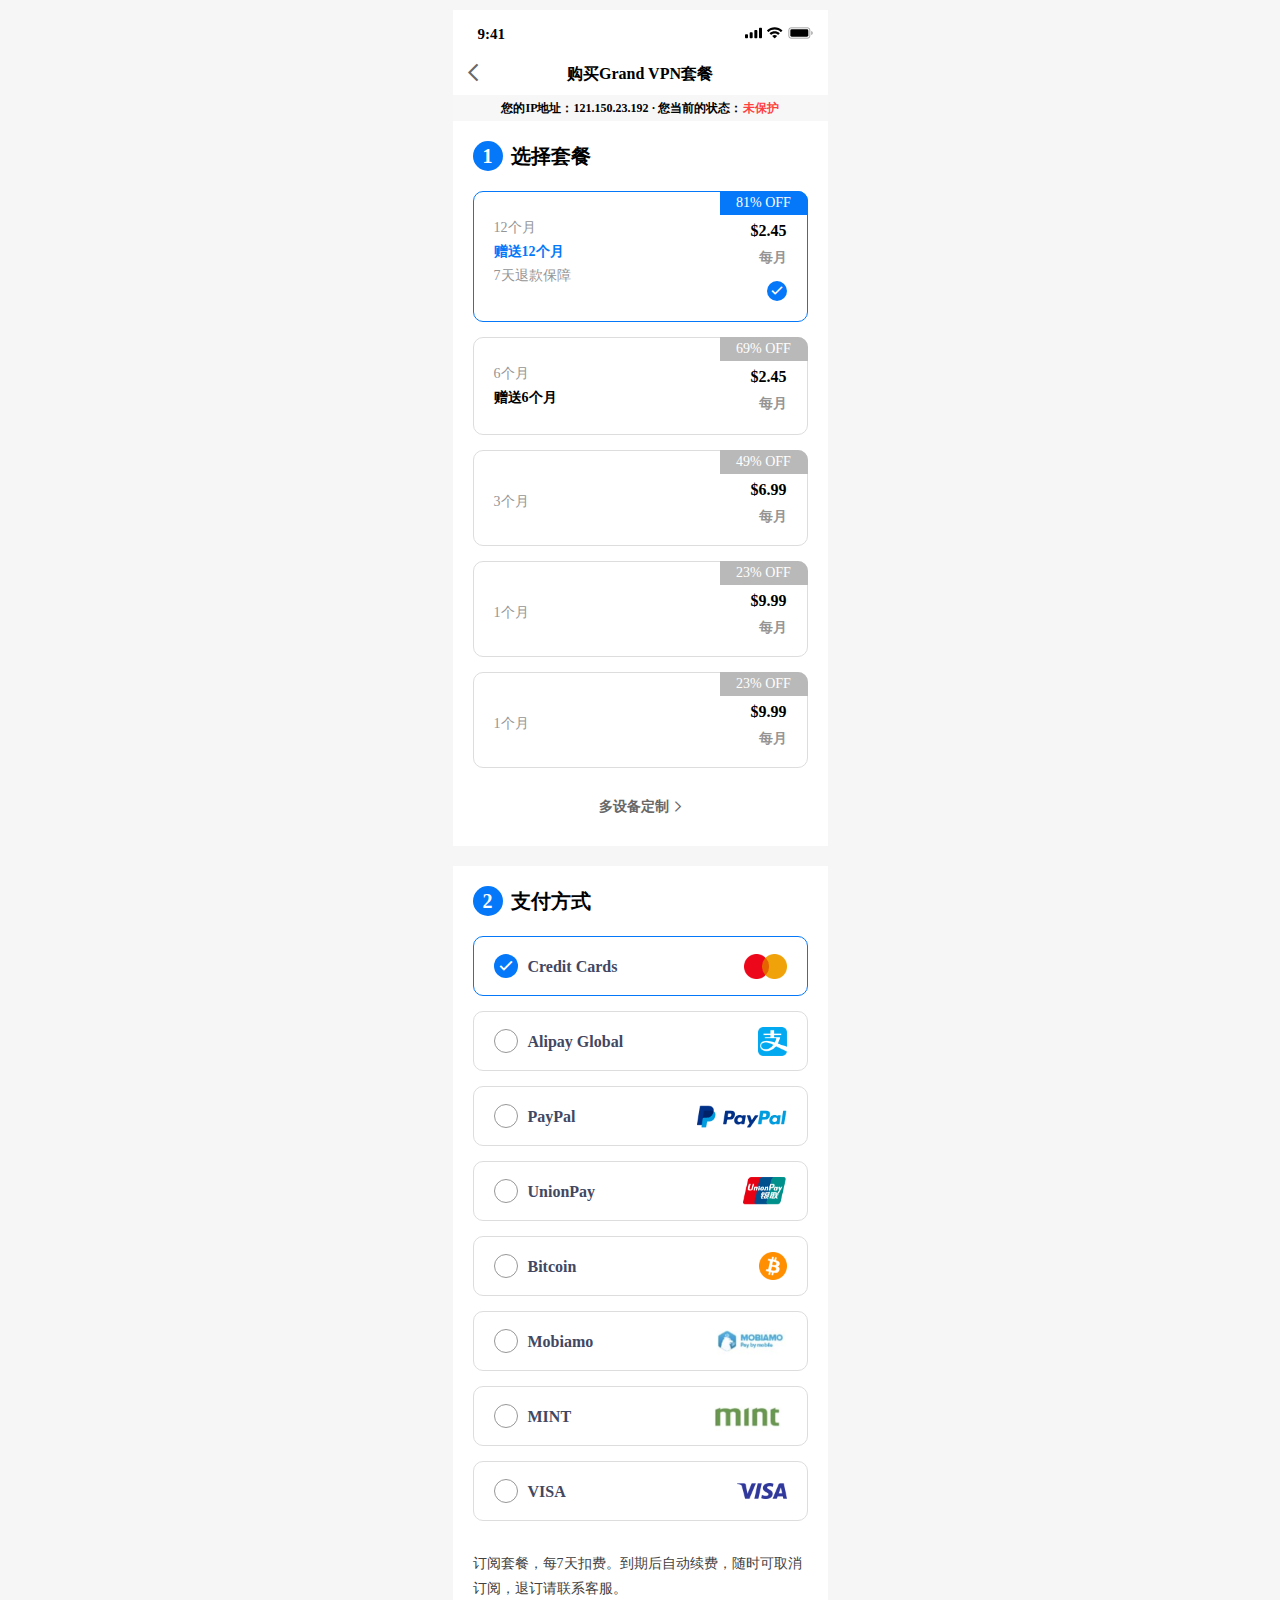
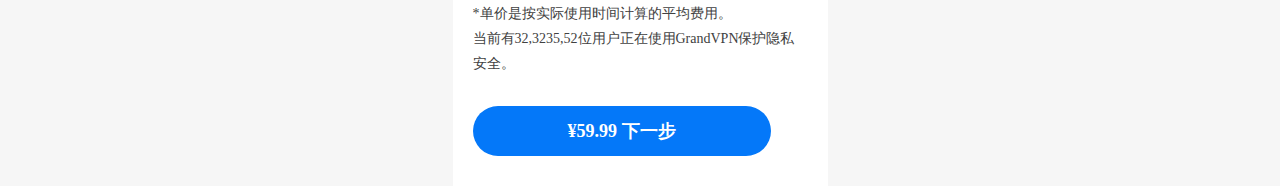
==== index.html @ a8e55a23 "first commit" ====
<!doctype html>
<html lang="en">

<head>
	<!-- Required meta tags -->
	<meta charset="utf-8">
	<meta name="viewport" content="width=device-width, initial-scale=1, shrink-to-fit=no">

	<!-- Place favicon.ico in the root directory -->
	<link rel="shortcut icon" type="image/x-icon" href="assets/img/favicon.png">

	<!-- All CSS -->
	<link rel="stylesheet" href="assets/css/fontawesome.min.css">
	<link rel="stylesheet" href="assets/css/PingFang-regular.css">
	<link rel="stylesheet" href="assets/css/main.css">

	<title>Grand VPN</title>
</head>

<body>

	<main>
		
		<div class="vpn-area">
			<!-- Vpn Top Start Here -->
			<div class="vpn-top-wrapper">
				<div class="vpn-time-icon">
					<div class="time">
						<h4>9:41</h4>
					</div>
					<div class="header-icons">
						<div class="header-icon signal">
							<img src="assets/img/signal.svg" alt="">
						</div>
						<div class="header-icon wifi">
							<img src="assets/img/wifi.svg" alt="">
						</div>
						<div class="header-icon bettary">
							<img src="assets/img/battery.svg" alt="">
						</div>
					</div>
				</div>
				<div class="vpn-top-title">
					<a href="#"><i class="far fa-chevron-left"></i></a>
					<h2>购买Grand VPN套餐</h2>
				</div>
			</div>
			<div class="header-top-content">
				<p>您的IP地址：121.150.23.192 · 您当前的状态：<span>未保护</span></p>
			</div>
			<!-- Vpn Top ENd Here -->

			<!-- Chose Package start Here -->
			<div class="vpn-chose-package-wrapper">
				<div class="bpn-chose-title">
					<span>1</span>
					<h2>选择套餐</h2>
				</div>
				<div class="chose-package">
					<label class="single-chose-package">
						<input type="radio" name="check" class="package-check-input" checked>
						<div class="chose-package-box">
							<div class="percent">
								<span>81% OFF</span>
							</div>
							<div class="chose-package-content">
								<div class="month">
									<span>12个月</span>
									<h4>赠送12个月</h4>
									<p>7天退款保障</p>
								</div>
								<div class="amount">
									<span>$2.45</span>
									<h4>每月</h4>
									<div class="check"></div>
								</div>
							</div>
						</div>
					</label>
					<label class="single-chose-package">
						<input type="radio" name="check" class="package-check-input">
						<div class="chose-package-box">
							<div class="percent">
								<span>69% OFF</span>
							</div>
							<div class="chose-package-content">
								<div class="month">
									<span>6个月</span>
									<h4>赠送6个月</h4>
								</div>
								<div class="amount">
									<span>$2.45</span>
									<h4>每月</h4>
								</div>
							</div>
						</div>
					</label>
					<label class="single-chose-package">
						<input type="radio" name="check" class="package-check-input">
						<div class="chose-package-box">
							<div class="percent">
								<span>49% OFF</span>
							</div>
							<div class="chose-package-content chose-package-center">
								<div class="month">
									<span>3个月</span>
								</div>
								<div class="amount">
									<span>$6.99</span>
									<h4>每月</h4>
								</div>
							</div>
						</div>
					</label>
					<label class="single-chose-package">
						<input type="radio" name="check" class="package-check-input">
						<div class="chose-package-box">
							<div class="percent">
								<span>23% OFF</span>
							</div>
							<div class="chose-package-content chose-package-center">
								<div class="month">
									<span>1个月</span>
								</div>
								<div class="amount">
									<span>$9.99</span>
									<h4>每月</h4>
								</div>
							</div>
						</div>
					</label>
					<label class="single-chose-package">
						<input type="radio" name="check" class="package-check-input">
						<div class="chose-package-box">
							<div class="percent">
								<span>23% OFF</span>
							</div>
							<div class="chose-package-content chose-package-center">
								<div class="month">
									<span>1个月</span>
								</div>
								<div class="amount">
									<span>$9.99</span>
									<h4>每月</h4>
								</div>
							</div>
						</div>
					</label>
				</div>
				<div class="chose-package-button">
					<a href="#">多设备定制 <i class="far fa-chevron-right"></i></a>
				</div>
			</div>
			<!-- Chose Package End Here -->

			<!-- Payment Method Start Here -->
			<div class="payment-methos-wrapper">
				<div class="bpn-chose-title">
					<span>2</span>
					<h2>支付方式</h2>
				</div>
				<div class="payment-method">
					<label class="single-payment-method">
						<input type="radio" name="payment" class="payment-check-input" checked>
						<div class="payment-box">
							<div class="payment-box-content">
								<div class="payment-check"></div>
								<h2>Credit Cards</h2>
							</div>
							<div class="payment-box-logo credit-card">
								<img src="assets/img/payment-logo/logo-01.png" alt="logo">
							</div>
						</div>
					</label>
					<label class="single-payment-method">
						<input type="radio" name="payment" class="payment-check-input">
						<div class="payment-box">
							<div class="payment-box-content">
								<div class="payment-check"></div>
								<h2>Alipay Global</h2>
							</div>
							<div class="payment-box-logo alipy">
								<img src="assets/img/payment-logo/logo-02.png" alt="logo">
							</div>
						</div>
					</label>
					<label class="single-payment-method">
						<input type="radio" name="payment" class="payment-check-input">
						<div class="payment-box">
							<div class="payment-box-content">
								<div class="payment-check"></div>
								<h2>PayPal</h2>
							</div>
							<div class="payment-box-logo paypal">
								<img src="assets/img/payment-logo/logo-03.png" alt="logo">
							</div>
						</div>
					</label>
					<label class="single-payment-method">
						<input type="radio" name="payment" class="payment-check-input">
						<div class="payment-box">
							<div class="payment-box-content">
								<div class="payment-check"></div>
								<h2>UnionPay</h2>
							</div>
							<div class="payment-box-logo unionpay">
								<img src="assets/img/payment-logo/logo-04.png" alt="logo">
							</div>
						</div>
					</label>
					<label class="single-payment-method">
						<input type="radio" name="payment" class="payment-check-input">
						<div class="payment-box">
							<div class="payment-box-content">
								<div class="payment-check"></div>
								<h2>Bitcoin</h2>
							</div>
							<div class="payment-box-logo bitcoin">
								<img src="assets/img/payment-logo/logo-05.png" alt="logo">
							</div>
						</div>
					</label>
					<label class="single-payment-method">
						<input type="radio" name="payment" class="payment-check-input">
						<div class="payment-box">
							<div class="payment-box-content">
								<div class="payment-check"></div>
								<h2>Mobiamo</h2>
							</div>
							<div class="payment-box-logo mobiamo">
								<img src="assets/img/payment-logo/logo-06.png" alt="logo">
							</div>
						</div>
					</label>
					<label class="single-payment-method">
						<input type="radio" name="payment" class="payment-check-input">
						<div class="payment-box">
							<div class="payment-box-content">
								<div class="payment-check"></div>
								<h2>MINT</h2>
							</div>
							<div class="payment-box-logo mint">
								<img src="assets/img/payment-logo/logo-07.png" alt="logo">
							</div>
						</div>
					</label>
					<label class="single-payment-method">
						<input type="radio" name="payment" class="payment-check-input">
						<div class="payment-box">
							<div class="payment-box-content">
								<div class="payment-check"></div>
								<h2>VISA</h2>
							</div>
							<div class="payment-box-logo visa">
								<img src="assets/img/payment-logo/logo-08.png" alt="logo">
							</div>
						</div>
					</label>
				</div>
				<div class="payment-method-content">
					<p>订阅套餐，每7天扣费。到期后自动续费，随时可取消订阅，退订请联系客服。<br/>
						*单价是按实际使用时间计算的平均费用。<br/>
						当前有32,3235,52位用户正在使用GrandVPN保护隐私安全。</p>
				</div>
				<div class="payment-method-button">
					<a href="#">¥59.99  下一步</a>
				</div>
			</div>
			<!-- Payment Method End Here -->
		</div>

		



	</main>



	<!-- Optional JavaScript -->
	<!-- jQuery first, then Popper.js, then Bootstrap JS -->
	<script src="assets/js/jquery-3.5.1.min.js"></script>
	<script src="assets/js/script.js"></script>
</body>

</html>
---- assets/css/PingFang-regular.css ----
@font-face
{
    font-family: 'PingFang';
  src: url('../fonts/ SC Regular.eot'),
     url('../fonts/PingFang SC Regular.eot?#') format('embedded-opentype'),
      url('../fonts/PingFang SC Regular.woff') format('woff'),
      url('../fonts/PingFang SC Regular.ttf') format('truetype');
}
---- assets/css/main.css ----
@charset "UTF-8";
/*------------------------------------------------------------------------------
	Template Name: Starter Project Template.
-------------------------------------------------------------------------------*/
/* Default Css */
* {
  margin: 0;
  padding: 0;
  box-sizing: border-box;
}

body {
  color: #B9B9B9;
  font-size: 16px;
  font-family: "PingFang";
  font-weight: 400;
  background-color: #F6F6F6;
}

img {
  max-width: 100%;
  max-height: 100%;
  transition: all 0.3s ease-in-out;
}

/* Shadow and Outline */
a {
  text-decoration: none;
  transition: all 0.3s ease-in-out;
}
a:active, a:hover {
  text-decoration: none;
}

h1,
h2,
h3,
h3,
h4,
h5,
h6 {
  color: #000000;
  font-family: "PingFang";
  margin: 0;
}

.vpn-area {
  max-width: 375px;
  margin: 10px auto 0px;
}

.vpn-top-wrapper {
  background-color: #FFFFFF;
  padding: 15px 15px 10px;
}

.vpn-time-icon {
  display: flex;
  align-items: center;
  justify-content: space-between;
  padding-bottom: 10px;
}
.vpn-time-icon .time {
  margin-left: 10px;
}
.vpn-time-icon .time h4 {
  font-size: 15px;
  line-height: 18px;
  color: #000000;
}
.vpn-time-icon .header-icons {
  display: flex;
  align-items: center;
}
.vpn-time-icon .header-icons .header-icon {
  margin-left: 5px;
}

.vpn-top-title {
  margin-top: 10px;
  position: relative;
}
.vpn-top-title a {
  position: absolute;
  left: 0;
  bottom: 0;
  color: #686868;
  font-size: 20px;
}
.vpn-top-title h2 {
  text-align: center;
  font-size: 16px;
  line-height: 22px;
  font-weight: bold;
  color: #000000;
}

.header-top-content {
  text-align: center;
  padding: 6px 0px;
  background-color: #F7F7F7;
}
.header-top-content p {
  font-size: 12px;
  line-height: 14px;
  color: #000000;
  font-weight: bold;
}
.header-top-content p span {
  color: #FF3F3F;
}

.vpn-chose-package-wrapper {
  background-color: #FFFFFF;
  padding: 20px 20px 30px;
  margin-bottom: 20px;
}

.bpn-chose-title {
  display: flex;
  align-items: center;
  margin-bottom: 20px;
}
.bpn-chose-title span {
  width: 30px;
  height: 30px;
  display: flex;
  align-items: center;
  justify-content: center;
  background-color: #0478F9;
  color: #ffff;
  font-size: 20px;
  line-height: 1;
  font-weight: bold;
  border-radius: 50%;
}
.bpn-chose-title h2 {
  font-size: 20px;
  font-weight: bold;
  color: #000000;
  line-height: 1;
  margin-left: 8px;
  text-transform: capitalize;
}

.single-chose-package {
  display: block;
  margin-bottom: 15px;
}
.single-chose-package:last-child {
  margin-bottom: 0;
}

.package-check-input {
  display: none;
}
.package-check-input:checked ~ .chose-package-box {
  border-color: #0478F9;
}
.package-check-input:checked ~ .chose-package-box .percent span {
  background-color: #0478F9;
}
.package-check-input:checked ~ .chose-package-box .chose-package-content .month h4 {
  color: #0478F9;
}
.package-check-input:checked ~ .chose-package-box .chose-package-content .amount .check {
  background-color: #0478F9;
  border-color: transparent;
}
.package-check-input:checked ~ .chose-package-box .chose-package-content .amount .check::before {
  opacity: 1;
}

.chose-package-box {
  padding: 28px 20px 20px;
  border: 1px solid #DDDDDE;
  position: relative;
  border-radius: 10px;
  transition: all 0.3s ease-in-out;
}
.chose-package-box .percent {
  position: absolute;
  top: -1px;
  right: -1px;
}
.chose-package-box .percent span {
  width: 88px;
  height: 24px;
  display: flex;
  align-items: center;
  justify-content: center;
  border-radius: 0px 10px 0px 0px;
  background-color: #B9B9B9;
  font-size: 14px;
  line-height: 16px;
  text-transform: uppercase;
  color: #ffff;
  transition: all 0.3s ease-in-out;
}
.chose-package-box .chose-package-content {
  display: flex;
  justify-content: space-between;
}
.chose-package-box .chose-package-content .month span {
  font-size: 14px;
  line-height: 16px;
  color: #959595;
  margin-bottom: 8px;
  display: block;
}
.chose-package-box .chose-package-content .month h4 {
  color: #000000;
  font-size: 14px;
  line-height: 16.41px;
  margin-bottom: 8px;
  transition: all 0.3s ease-in-out;
}
.chose-package-box .chose-package-content .month p {
  font-size: 14px;
  line-height: 16px;
  color: #959595;
}
.chose-package-box .chose-package-content .amount {
  text-align: right;
}
.chose-package-box .chose-package-content .amount span {
  font-size: 16px;
  color: #000000;
  line-height: 22px;
  margin-bottom: 8px;
  font-weight: bold;
  display: block;
}
.chose-package-box .chose-package-content .amount h4 {
  font-size: 14px;
  line-height: 16px;
  color: #959595;
}
.chose-package-box .chose-package-content .amount .check {
  width: 20px;
  height: 20px;
  border-radius: 50%;
  border: 1px solid #979797;
  position: relative;
  margin: 15px 0px 0px auto;
  transition: all 0.3s ease-in-out;
}
.chose-package-box .chose-package-content .amount .check::before {
  position: absolute;
  content: "";
  font-family: "Font Awesome 5 Pro";
  font-size: 12px;
  color: #fff;
  top: 50%;
  left: 50%;
  transform: translate(-50%, -50%);
  opacity: 0;
  transition: all 0.3s ease-in-out;
}

.chose-package-center {
  align-items: center;
}
.chose-package-center .month span {
  margin-bottom: 0 !important;
}

.chose-package-button {
  margin-top: 30px;
}
.chose-package-button a {
  display: inline-block;
  font-size: 14px;
  font-weight: bold;
  color: #686868;
  display: flex;
  align-items: center;
  justify-content: center;
  transition: all 0.3s ease-in-out;
}
.chose-package-button a i {
  margin-left: 6px;
  font-size: 12px;
  transition: all 0.3s ease-in-out;
}
.chose-package-button a:hover {
  color: #0478F9;
}
.chose-package-button a:hover i {
  margin-left: 9px;
}

.payment-methos-wrapper {
  background-color: #fff;
  padding: 20px 20px 30px;
}

.single-payment-method {
  margin-bottom: 15px;
  display: block;
}
.single-payment-method:last-child {
  margin-bottom: 0;
}

.payment-check-input {
  display: none;
}
.payment-check-input:checked ~ .payment-box {
  border-color: #0478F9;
}
.payment-check-input:checked ~ .payment-box .payment-box-content .payment-check {
  background-color: #0478F9;
  border: transparent;
}
.payment-check-input:checked ~ .payment-box .payment-box-content .payment-check::before {
  opacity: 1;
}

.payment-box {
  display: flex;
  justify-content: space-between;
  align-items: center;
  max-height: 60px;
  padding: 18px 20px;
  border: 1px solid #DDDDDE;
  border-radius: 10px;
  transition: all 0.3s ease-in-out;
}
.payment-box .payment-box-content {
  display: flex;
  align-items: center;
}
.payment-box .payment-box-content .payment-check {
  width: 24px;
  height: 24px;
  border-radius: 50%;
  border: 1px solid #979797;
  position: relative;
  transition: all 0.3s ease-in-out;
}
.payment-box .payment-box-content .payment-check::before {
  position: absolute;
  content: "";
  font-family: "Font Awesome 5 Pro";
  font-size: 14px;
  color: #fff;
  top: 50%;
  left: 50%;
  transform: translate(-50%, -50%);
  opacity: 0;
  transition: all 0.3s ease-in-out;
}
.payment-box .payment-box-content h2 {
  font-size: 16px;
  line-height: 19px;
  color: #424762;
  margin-left: 10px;
}
.payment-box .credit-card {
  max-width: 43px;
  max-height: 25px;
}
.payment-box .alipy {
  max-width: 29px;
  max-height: 29px;
}
.payment-box .paypal {
  max-width: 90px;
  max-height: 23px;
}
.payment-box .unionpay {
  max-width: 44px;
  max-height: 28px;
}
.payment-box .bitcoin {
  max-width: 28px;
  max-height: 28px;
}
.payment-box .mobiamo {
  max-width: 75px;
  max-height: 28px;
}
.payment-box .mint {
  max-width: 80px;
  max-height: 32px;
}
.payment-box .visa {
  max-width: 50px;
  max-height: 16px;
}

.payment-method-content {
  padding: 30px 0px;
}
.payment-method-content p {
  font-size: 14px;
  line-height: 25px;
  color: #414141;
}

.payment-method-button a {
  display: inline-block;
  color: #fff;
  font-size: 18px;
  font-weight: bold;
  background-color: #0478F9;
  padding: 13px 95px;
  border-radius: 25px;
}
.payment-method-button a:hover {
  background-color: #065dc0;
}

/*# sourceMappingURL=main.css.map */
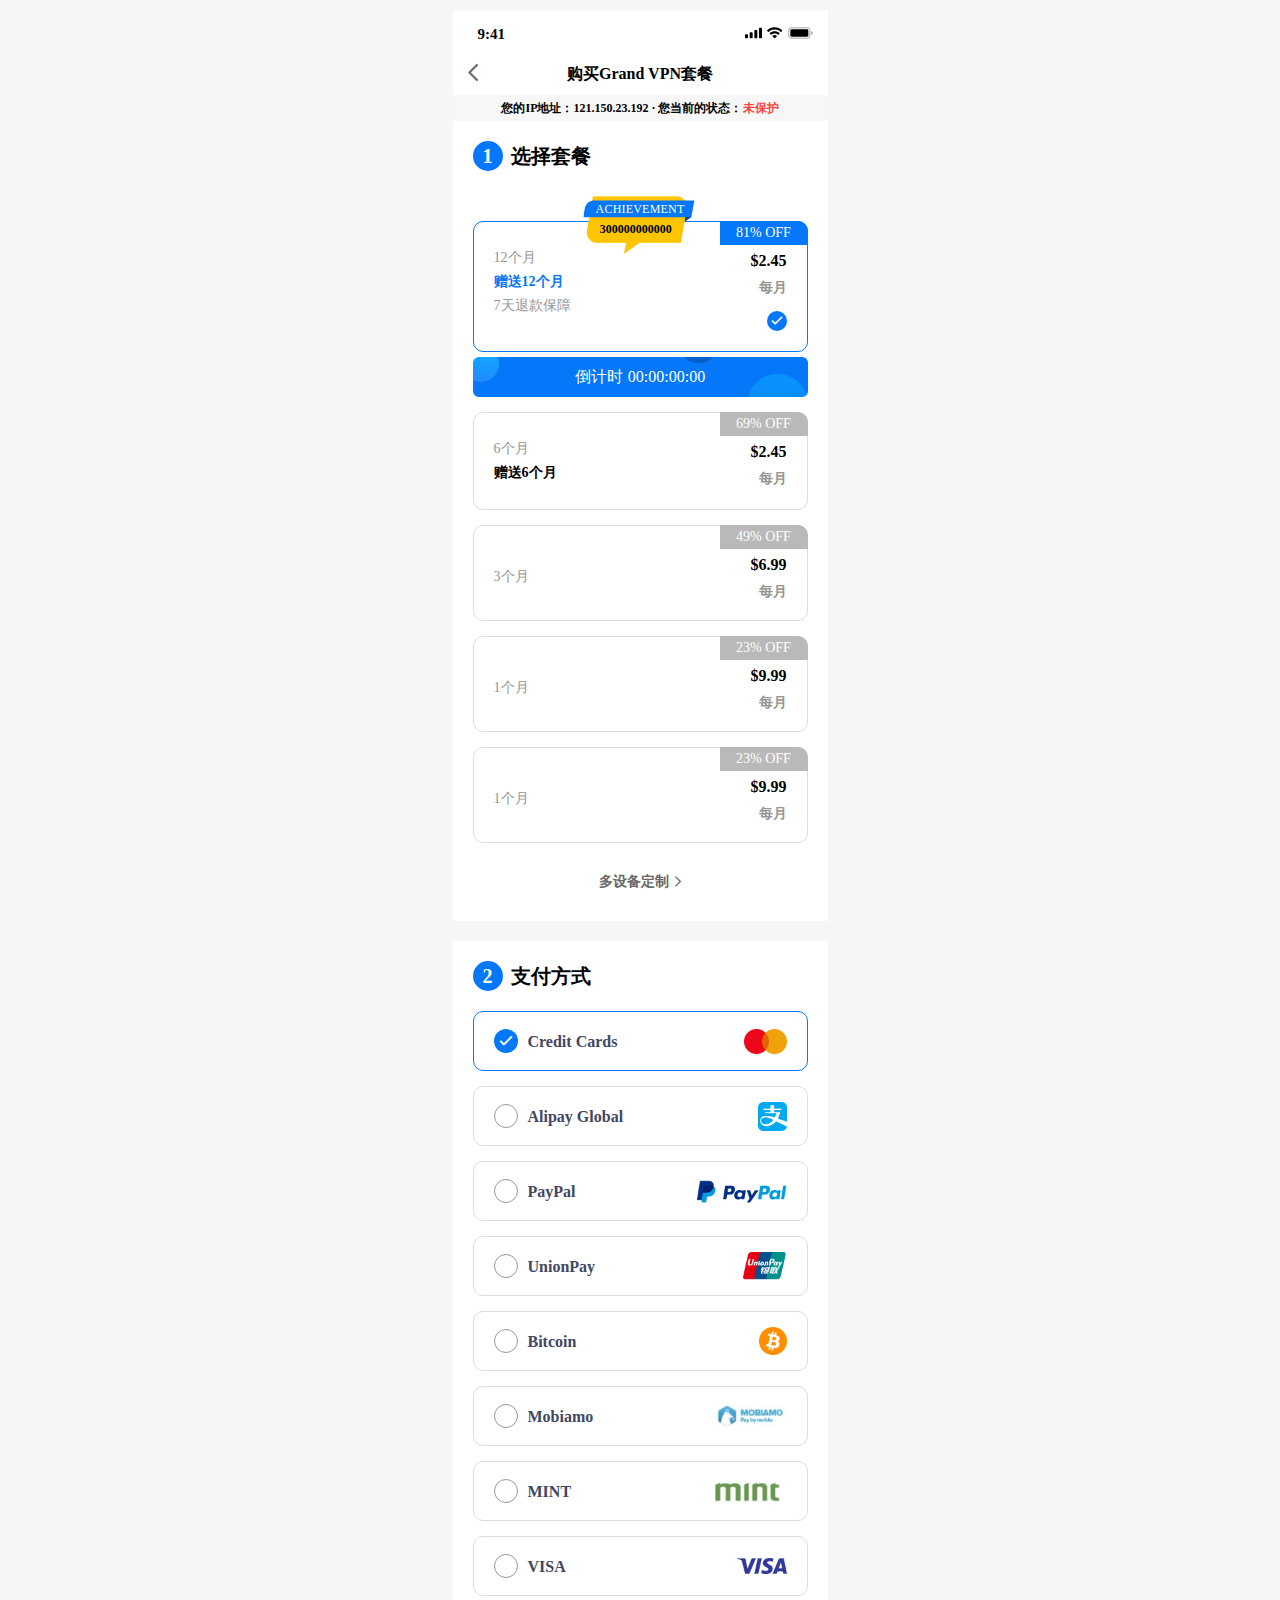
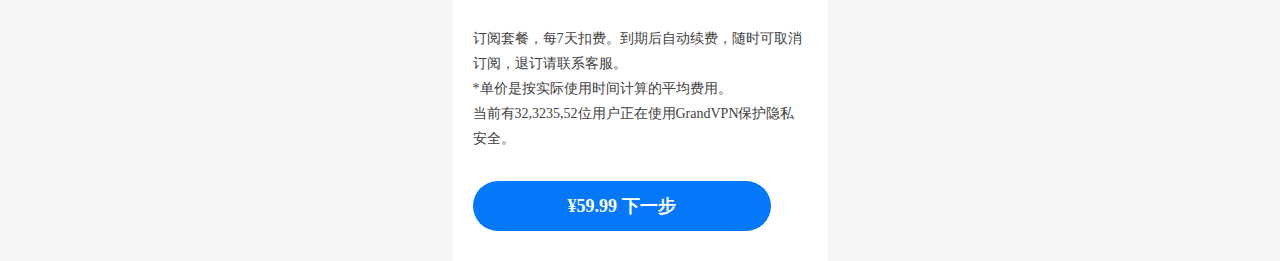
==== commit cd282ad5: "second Commit" ====
--- a/index.html
+++ b/index.html
@@ -57,7 +57,11 @@
 					<h2>选择套餐</h2>
 				</div>
 				<div class="chose-package">
-					<label class="single-chose-package">
+					<label class="single-chose-package achivement-tag">
+						<div class="achivement-tab-card" style="background-image: url('assets/img/achivement-tag.png');">
+							<h4>ACHIEVEMENT</h4>
+							<p>300000000000</p>
+						</div>
 						<input type="radio" name="check" class="package-check-input" checked>
 						<div class="chose-package-box">
 							<div class="percent">
@@ -77,6 +81,33 @@
 							</div>
 						</div>
 					</label>
+					<!-- Count Down Clock Start Here -->
+					<div class="count-down" style="background-image: url('assets/img/counter-up-bg.png');">
+						<h4>倒计时 </h4>
+						<div class="countdown-clock" data-aos="fade-up">
+							<div class="countdown-item day">
+								<div class="ci-inner">
+									<div class="clock-days ci-value"></div>
+								</div>
+							</div>
+							<div class="countdown-item">
+								<div class="ci-inner">
+									<div class="clock-hours ci-value"></div>
+								</div>
+							</div>
+							<div class="countdown-item">
+								<div class="ci-inner">
+									<div class="clock-minutes ci-value"></div>
+								</div>
+							</div>
+							<div class="countdown-item">
+								<div class="ci-inner">
+									<div class="clock-seconds ci-value"></div>
+								</div>
+							</div>
+						</div>
+					</div>
+					<!-- Count Down Clock End Here -->
 					<label class="single-chose-package">
 						<input type="radio" name="check" class="package-check-input">
 						<div class="chose-package-box">
@@ -269,10 +300,6 @@
 			<!-- Payment Method End Here -->
 		</div>
 
-		
-
-
-
 	</main>
 
 
@@ -280,6 +307,7 @@
 	<!-- Optional JavaScript -->
 	<!-- jQuery first, then Popper.js, then Bootstrap JS -->
 	<script src="assets/js/jquery-3.5.1.min.js"></script>
+	<script src="assets/js/jquery.final-countdown.min.js"></script>
 	<script src="assets/js/script.js"></script>
 </body>
 
--- a/assets/css/main.css
+++ b/assets/css/main.css
@@ -110,6 +110,73 @@
   color: #FF3F3F;
 }
 
+.achivement-tag {
+  position: relative;
+}
+.achivement-tag .achivement-tab-card {
+  background-size: cover;
+  background-position: center center;
+  background-repeat: no-repeat;
+  width: 113px;
+  height: 70px;
+  position: absolute;
+  left: 50%;
+  top: -50%;
+  transform: translate(-50%, 40%);
+  z-index: 9;
+}
+.achivement-tag .achivement-tab-card h4 {
+  font-size: 12px;
+  line-height: 14px;
+  color: #fff;
+  text-align: center;
+  position: absolute;
+  top: 18px;
+  left: 50%;
+  transform: translateX(-50%);
+  font-weight: 500;
+  letter-spacing: 0.2px;
+}
+.achivement-tag .achivement-tab-card p {
+  color: #000000;
+  font-size: 12px;
+  font-weight: bold;
+  line-height: 14px;
+  position: absolute;
+  top: 38px;
+  left: 50%;
+  transform: translateX(-56%);
+}
+
+.count-down {
+  background-size: cover;
+  background-position: center;
+  background-repeat: no-repeat;
+  width: 100%;
+  height: 40px;
+  margin-top: -10px;
+  margin-bottom: 15px;
+  display: flex;
+  align-items: center;
+  justify-content: center;
+}
+.count-down h4 {
+  color: #fff;
+  font-weight: 500;
+  font-size: 16px;
+  line-height: 22px;
+}
+.count-down .countdown-clock {
+  display: flex;
+  margin-left: 5px;
+}
+.count-down .countdown-clock .countdown-item .ci-inner {
+  color: #fff;
+  font-weight: 500;
+  font-size: 16px;
+  line-height: 22px;
+}
+
 .vpn-chose-package-wrapper {
   background-color: #FFFFFF;
   padding: 20px 20px 30px;
@@ -141,6 +208,10 @@
   line-height: 1;
   margin-left: 8px;
   text-transform: capitalize;
+}
+
+.chose-package {
+  margin-top: 50px;
 }
 
 .single-chose-package {
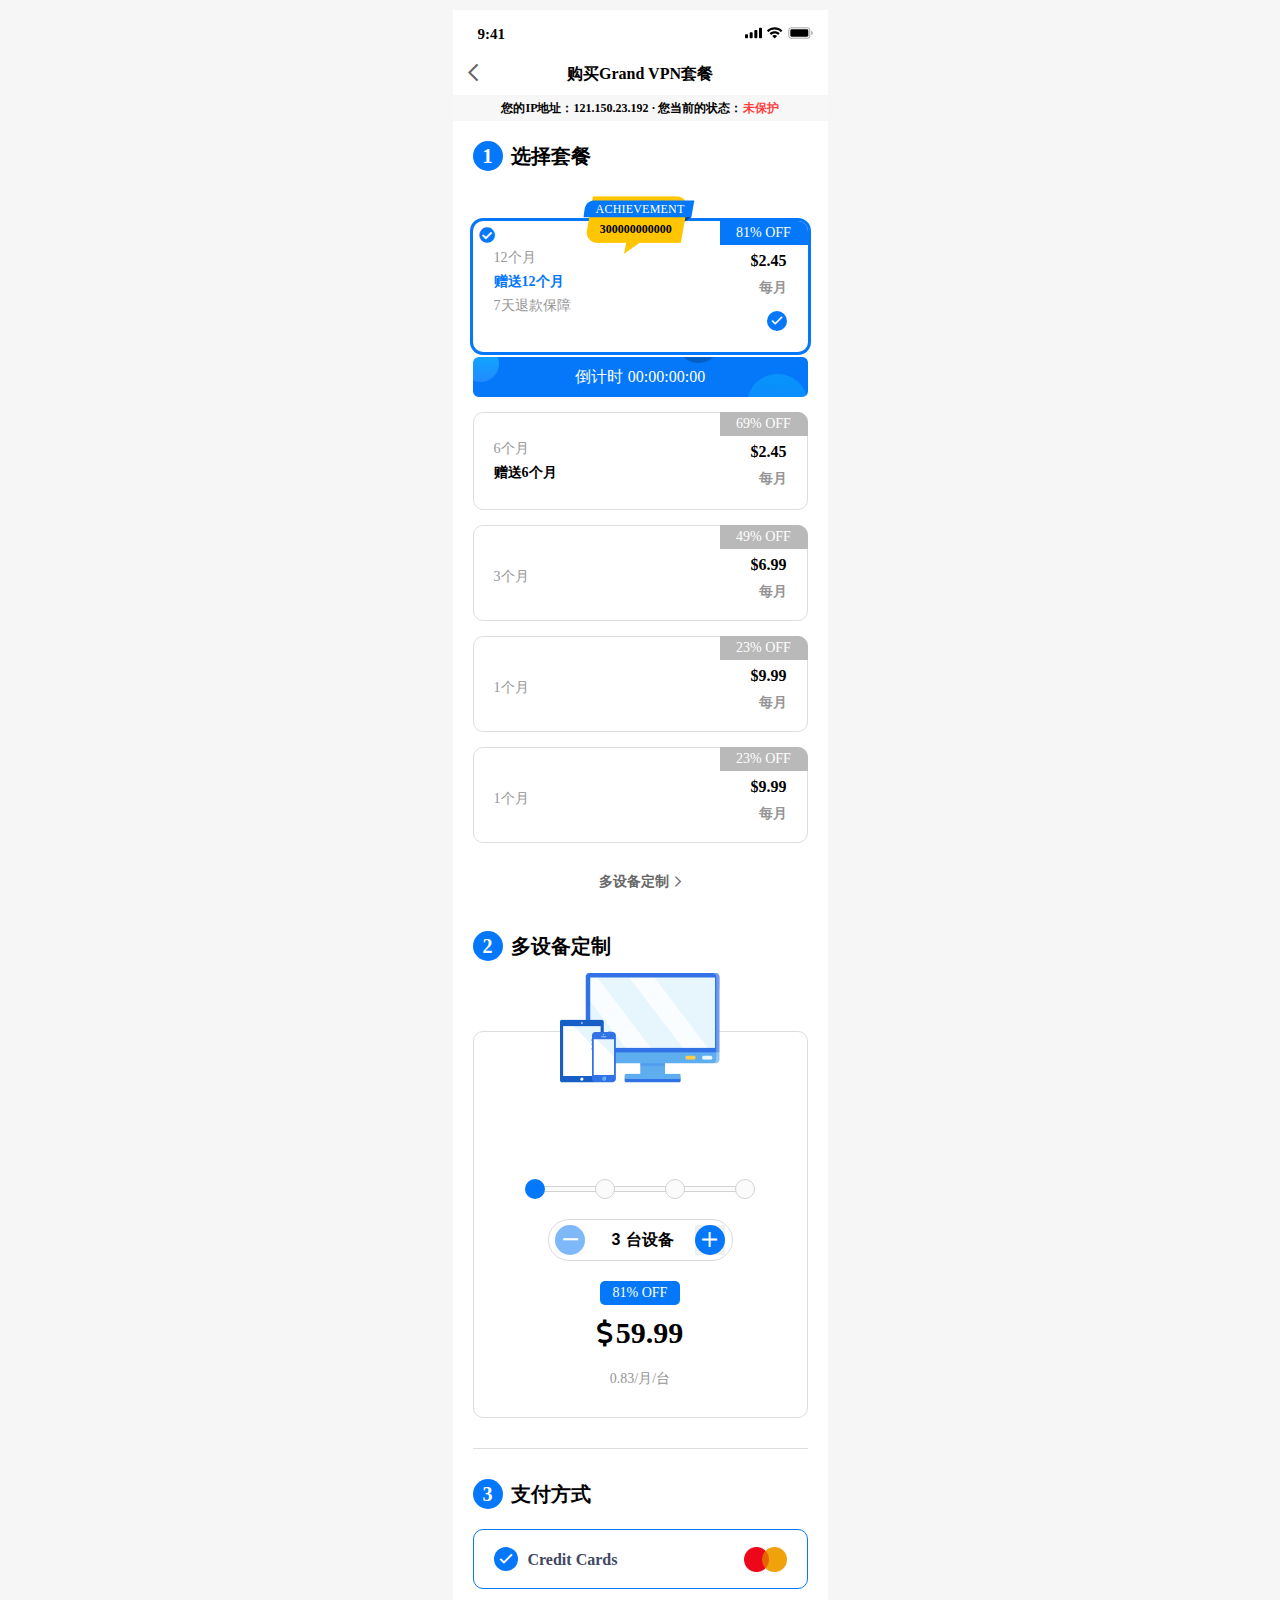
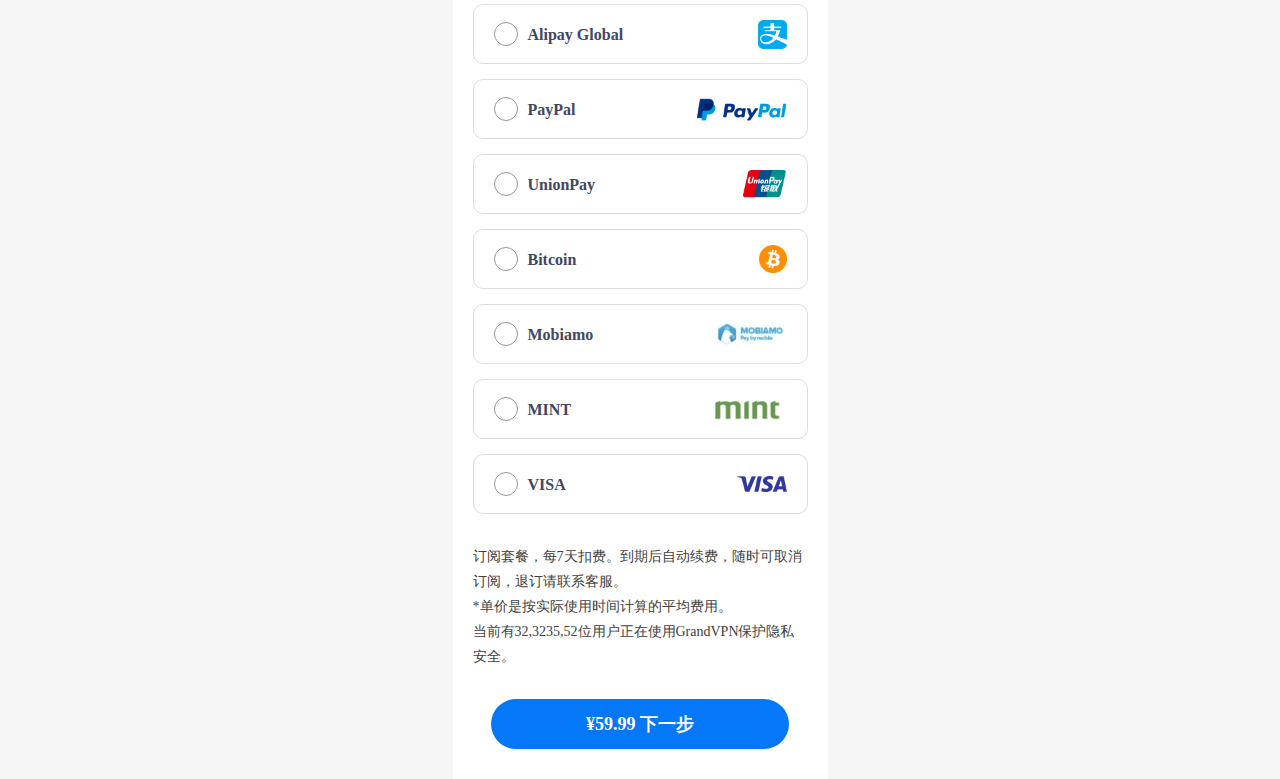
==== commit 0d97aadf: "first commit" ====
--- a/index.html
+++ b/index.html
@@ -64,6 +64,9 @@
 						</div>
 						<input type="radio" name="check" class="package-check-input" checked>
 						<div class="chose-package-box">
+							<div class="checked">
+								<i class="fas fa-check-circle"></i>
+							</div>
 							<div class="percent">
 								<span>81% OFF</span>
 							</div>
@@ -111,6 +114,9 @@
 					<label class="single-chose-package">
 						<input type="radio" name="check" class="package-check-input">
 						<div class="chose-package-box">
+							<div class="checked">
+								<i class="fas fa-check-circle"></i>
+							</div>
 							<div class="percent">
 								<span>69% OFF</span>
 							</div>
@@ -129,6 +135,9 @@
 					<label class="single-chose-package">
 						<input type="radio" name="check" class="package-check-input">
 						<div class="chose-package-box">
+							<div class="checked">
+								<i class="fas fa-check-circle"></i>
+							</div>
 							<div class="percent">
 								<span>49% OFF</span>
 							</div>
@@ -146,6 +155,9 @@
 					<label class="single-chose-package">
 						<input type="radio" name="check" class="package-check-input">
 						<div class="chose-package-box">
+							<div class="checked">
+								<i class="fas fa-check-circle"></i>
+							</div>
 							<div class="percent">
 								<span>23% OFF</span>
 							</div>
@@ -163,6 +175,9 @@
 					<label class="single-chose-package">
 						<input type="radio" name="check" class="package-check-input">
 						<div class="chose-package-box">
+							<div class="checked">
+								<i class="fas fa-check-circle"></i>
+							</div>
 							<div class="percent">
 								<span>23% OFF</span>
 							</div>
@@ -184,10 +199,83 @@
 			</div>
 			<!-- Chose Package End Here -->
 
+			<!-- Customize Section Start Here -->
+			<div class="bpn-chose-title customize-title">
+                <span>2</span>
+                <h2>多设备定制</h2>
+            </div>
+            <div class="customize-wrapper">
+                <div class="customize-img">
+                    <img src="assets/img/customize-img.png" alt="">
+                </div>
+                <!-- Time Slider Start Here -->
+                <div class="process-wrapper">
+                    <div id="progress-content-section">
+                        <div class="section-content discovery active">
+                            <h2>4个月</h2>
+                            <p>赠送4个月</p>
+                        </div>
+                        
+                        <div class="section-content strategy">
+                            <h2>6个月</h2>
+                            <p>赠送6个月</p>
+                        </div>
+                        
+                        <div class="section-content creative">
+                            <h2>8个月</h2>
+                            <p>赠送8个月</p>
+                        </div>
+                        
+                        <div class="section-content production">
+                            <h2>12个月</h2>
+                            <p>赠送12个月</p>
+                        </div>
+                    </div>
+                    <div id="progress-bar-container">
+                        <ul>
+                            <li class="step step01 active"><div class="step-inner"></div></li>
+                            <li class="step step02"><div class="step-inner"></div></li>
+                            <li class="step step03"><div class="step-inner"></div></li>
+                            <li class="step step04"><div class="step-inner"></div></li>
+                        </ul>
+                        <div id="line">
+                            <div id="line-progress"></div>
+                        </div>
+                    </div>
+                </div>
+                <!-- Time Slider Start Here -->
+
+                <!-- Quantity Start Here -->
+                <div class="quantity-wrapper">
+                    <div class="quantity">
+                        <button class="btn minus-btn disabled" type="button"><i class="fal fa-minus"></i></button>
+                        <div class="input-fild">
+                            <input type="text" id="quantity" value="3"> 
+                            <h4>台设备</h4>
+                        </div>
+                        <button class="btn plus-btn" type="button"><i class="fal fa-plus"></i></button>
+                    </div>
+                    <!-- Off Tag -->
+                    <div class="off-tag">
+                        <span>81% OFF</span>
+                    </div>
+                    <!-- will calculate price -->
+                    <div class="total-price">
+                        <span><i class="far fa-dollar-sign"></i></span>
+                        <h1 id="price">59.99</h1>
+                    </div>
+                </div>
+                <!-- Quantity End Here -->
+                <div class="bottom-text">
+                    <p>0.83/月/台</p>
+                </div>
+            </div>
+			<!-- Customize Section End Here -->
+
 			<!-- Payment Method Start Here -->
 			<div class="payment-methos-wrapper">
-				<div class="bpn-chose-title">
-					<span>2</span>
+				<div class="bpn-chose-title border-top">
+					<span>3</span>
 					<h2>支付方式</h2>
 				</div>
 				<div class="payment-method">
--- a/assets/css/main.css
+++ b/assets/css/main.css
@@ -47,6 +47,7 @@
 .vpn-area {
   max-width: 375px;
   margin: 10px auto 0px;
+  background-color: #fff;
 }
 
 .vpn-top-wrapper {
@@ -179,8 +180,7 @@
 
 .vpn-chose-package-wrapper {
   background-color: #FFFFFF;
-  padding: 20px 20px 30px;
-  margin-bottom: 20px;
+  padding: 20px 20px 20px;
 }
 
 .bpn-chose-title {
@@ -226,7 +226,11 @@
   display: none;
 }
 .package-check-input:checked ~ .chose-package-box {
-  border-color: #0478F9;
+  box-shadow: 0 0 0 3px #0478F9;
+  border-color: transparent;
+}
+.package-check-input:checked ~ .chose-package-box .checked {
+  opacity: 1;
 }
 .package-check-input:checked ~ .chose-package-box .percent span {
   background-color: #0478F9;
@@ -249,6 +253,17 @@
   border-radius: 10px;
   transition: all 0.3s ease-in-out;
 }
+.chose-package-box .checked {
+  position: absolute;
+  content: "";
+  left: 5px;
+  top: 5px;
+  opacity: 0;
+  transition: all 0.3s ease-in-out;
+}
+.chose-package-box .checked i {
+  color: #0478F9;
+}
 .chose-package-box .percent {
   position: absolute;
   top: -1px;
@@ -293,6 +308,7 @@
 }
 .chose-package-box .chose-package-content .amount {
   text-align: right;
+  transition: all 0.3s ease-in-out;
 }
 .chose-package-box .chose-package-content .amount span {
   font-size: 16px;
@@ -363,7 +379,12 @@
 
 .payment-methos-wrapper {
   background-color: #fff;
-  padding: 20px 20px 30px;
+  padding: 30px 20px 30px;
+}
+
+.border-top {
+  border-top: 1px solid #DDDDDE;
+  padding-top: 30px;
 }
 
 .single-payment-method {
@@ -470,6 +491,9 @@
   color: #414141;
 }
 
+.payment-method-button {
+  text-align: center;
+}
 .payment-method-button a {
   display: inline-block;
   color: #fff;
@@ -483,4 +507,227 @@
   background-color: #065dc0;
 }
 
+.customize-area {
+  max-width: 375px;
+  margin: 10px auto 0px;
+  background-color: #fff;
+}
+
+.customize-title {
+  margin-top: 20px;
+  padding: 0px 20px;
+}
+
+.customize-wrapper {
+  margin: 70px 20px 0px;
+  border: 1px solid #DDDDDE;
+  border-radius: 10px;
+}
+
+.customize-img {
+  margin-top: -59px;
+  text-align: center;
+}
+
+/* --- Start progress bar --- */
+.process-wrapper {
+  margin: 30px auto 20px;
+  max-width: 230px;
+}
+
+#progress-bar-container {
+  position: relative;
+  width: 100%;
+  margin: auto;
+  height: 20px;
+  margin-top: 10px;
+}
+#progress-bar-container ul {
+  padding: 0;
+  margin: 0;
+  z-index: 9999;
+  position: absolute;
+  width: 100%;
+  display: flex;
+  justify-content: space-between;
+  align-items: center;
+}
+#progress-bar-container ul li {
+  width: 20px;
+  height: 20px;
+  background-color: #fbfbfb;
+  border-radius: 50%;
+  border: 1px solid #D3D3D3;
+  display: inline-block;
+  transition: all 0.7s ease-in-out;
+}
+#progress-bar-container ul li.active {
+  background-color: #0478F9;
+  border: transparent;
+}
+#progress-bar-container #line {
+  width: 100%;
+  margin: auto;
+  background: #fbfbfb;
+  height: 6px;
+  border: 1px solid #D3D3D3;
+  position: absolute;
+  left: 0%;
+  top: 7px;
+  z-index: 1;
+  border-radius: 50px;
+  transition: all ease 0.9s;
+}
+#progress-bar-container #line #line-progress {
+  content: " ";
+  width: 6%;
+  height: 100%;
+  background: #0478F9;
+  border: 1px solid #0478F9;
+  position: absolute;
+  z-index: 2;
+  border-radius: 50px;
+  transition: all ease 0.9s;
+}
+
+#progress-content-section {
+  width: 100%;
+  margin: auto;
+}
+#progress-content-section .section-content {
+  text-align: center;
+  display: none;
+  animation: FadeInUp 700ms ease 1;
+  animation-fill-mode: forwards;
+  transform: translateY(15px);
+  opacity: 0;
+}
+#progress-content-section .section-content h2 {
+  font-size: 16px;
+  font-weight: bold;
+  line-height: 22px;
+  color: #000000;
+  margin-bottom: 10px;
+}
+#progress-content-section .section-content p {
+  font-size: 14px;
+  line-height: 20px;
+  color: #0478F9;
+}
+#progress-content-section .section-content.active {
+  display: block;
+}
+
+@keyframes FadeInUp {
+  0% {
+    transform: translateY(15px);
+    opacity: 0;
+  }
+  100% {
+    transform: translateY(0px);
+    opacity: 1;
+  }
+}
+.quantity-wrapper {
+  max-width: 185px;
+  margin: 0 auto;
+}
+
+.quantity {
+  display: flex;
+  background: #FFFFFF;
+  border: 1px solid #DBDBDB;
+  border-radius: 33px;
+  height: 42px;
+  align-items: center;
+  justify-content: center;
+}
+.quantity button {
+  outline: none;
+  border: none;
+}
+.quantity button:focus {
+  outline: none;
+}
+.quantity button i {
+  width: 30px;
+  height: 30px;
+  border-radius: 50%;
+  background-color: #0478F9;
+  display: flex;
+  align-items: center;
+  justify-content: center;
+  color: #fff;
+  font-size: 20px;
+}
+.quantity button.disabled i {
+  opacity: 0.5;
+  cursor: not-allowed;
+}
+.quantity .input-fild {
+  width: 60%;
+  display: flex;
+  align-items: center;
+  justify-content: center;
+}
+.quantity .input-fild #quantity {
+  width: 20px;
+  border: transparent;
+  text-align: center;
+  outline: none;
+  font-size: 16px;
+  color: black;
+  font-weight: bold;
+}
+
+.off-tag {
+  text-align: center;
+  margin: 20px 0px 10px;
+}
+.off-tag span {
+  height: 24px;
+  width: 80px;
+  display: inline-flex;
+  align-items: center;
+  justify-content: center;
+  border-radius: 5px;
+  background: #0478F9;
+  font-size: 14px;
+  line-height: 16px;
+  text-transform: uppercase;
+  color: #fff;
+}
+
+.total-price {
+  text-align: center;
+}
+.total-price h1 {
+  font-size: 30px;
+  color: black;
+  line-height: 36px;
+  display: inline-block;
+  font-weight: bold;
+}
+.total-price span {
+  font-size: 27px;
+  color: black;
+  line-height: 36px;
+  display: inline-block;
+}
+
+.bottom-text {
+  text-align: center;
+  margin: 19px 0px 30px;
+}
+.bottom-text p {
+  color: #959595;
+  font-size: 14px;
+  line-height: 16px;
+}
+
+.customize-area-button {
+  margin-top: 110px;
+  margin-bottom: 50px;
+}
+
 /*# sourceMappingURL=main.css.map */
